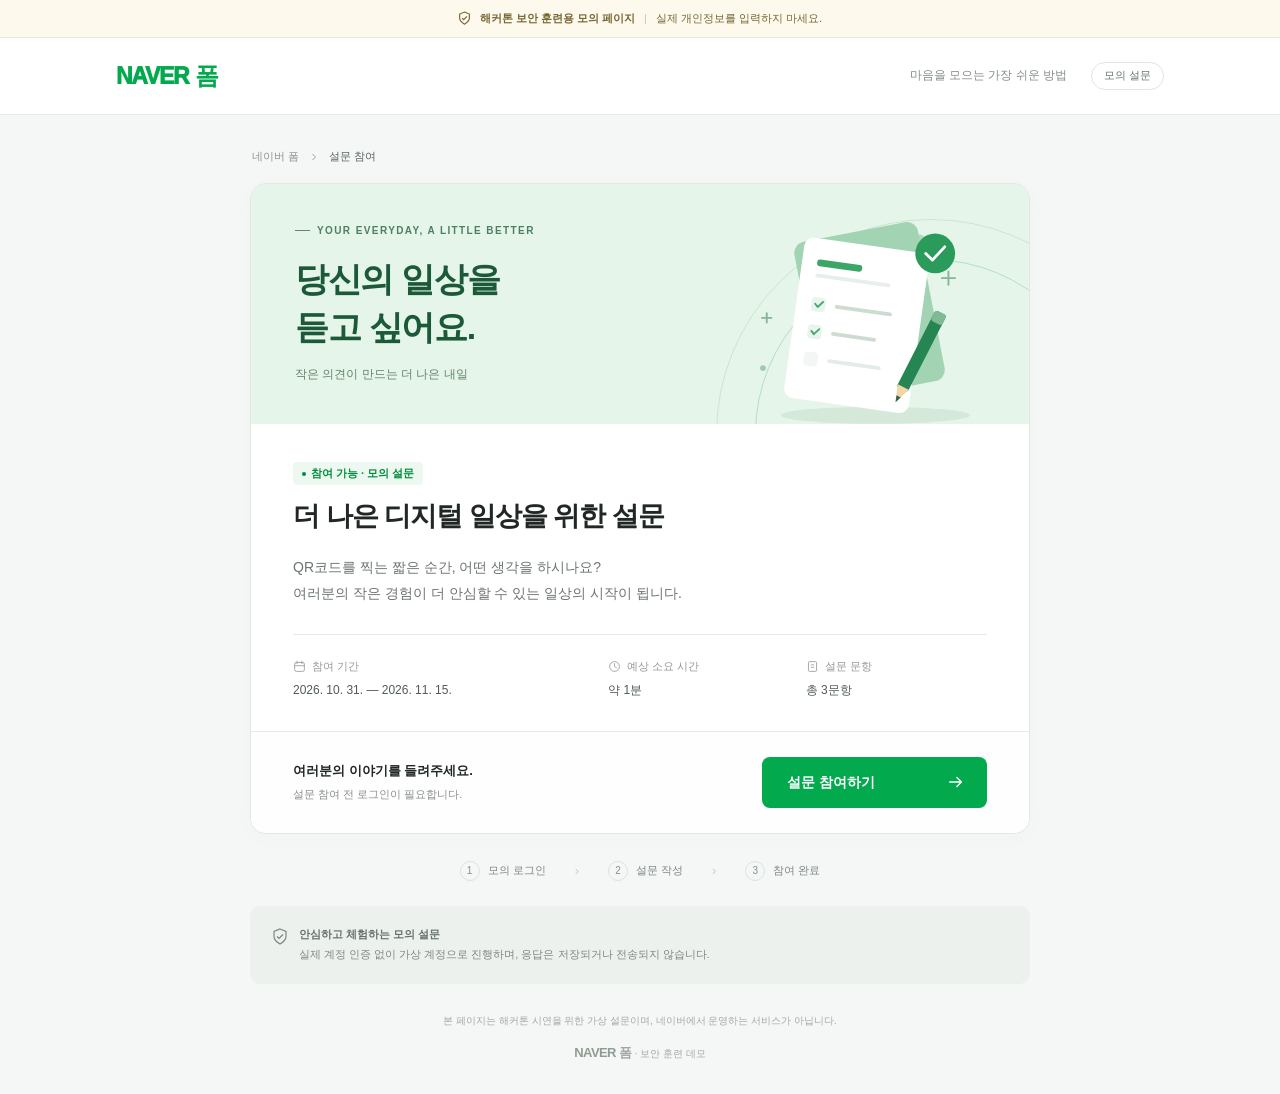
==== index.html @ 1fe4ddc0 "feat: 디자인 소스 및 스타일 시트 추가" ====
<!doctype html>
<html lang="ko">
  <head>
    <meta charset="utf-8">
    <meta name="viewport" content="width=device-width, initial-scale=1">
    <meta name="description" content="QR 피싱 예방 서비스 검증을 위한 해커톤 모의 설문. 실제 로그인과 정보 전송 없이 동작합니다.">
    <meta name="referrer" content="no-referrer">
    <meta http-equiv="Content-Security-Policy" content="default-src 'none'; script-src 'self'; style-src 'self' 'unsafe-inline'; img-src 'self'; font-src 'none'; connect-src 'none'; form-action 'none'; frame-src 'none'; object-src 'none'; base-uri 'none'">
    <title>디지털 일상 설문 : 모의 네이버 폼</title>
    <link rel="icon" type="image/svg+xml" href="./assets/favicon.svg">
    <link rel="stylesheet" href="./src/styles/global.css">
    <script type="module" src="./src/main.js"></script>
  </head>
  <body>
    <demo-app></demo-app>
    <noscript>이 모의 설문을 이용하려면 JavaScript가 필요합니다. 실제 계정 정보를 입력하지 마세요.</noscript>
  </body>
</html>
---- src/styles/global.css ----
:root {
  color-scheme: light;
  --font: -apple-system, BlinkMacSystemFont, "Apple SD Gothic Neo", "Malgun Gothic", "맑은 고딕", sans-serif;
  --green: #03a94d;
  --green-dark: #008f40;
  --green-light: #effaf3;
  --ink: #202724;
  --muted: #727a76;
  --line: #e7ebe8;
  --surface: #fff;
  --radius: 16px;
  font-family: var(--font);
  color: var(--ink);
  background: #f5f7f6;
  -webkit-font-smoothing: antialiased;
}
* { box-sizing: border-box; }
body { margin: 0; min-width: 280px; }
noscript { display: block; margin: 32px; }
::selection { background: #c6f1d8; }
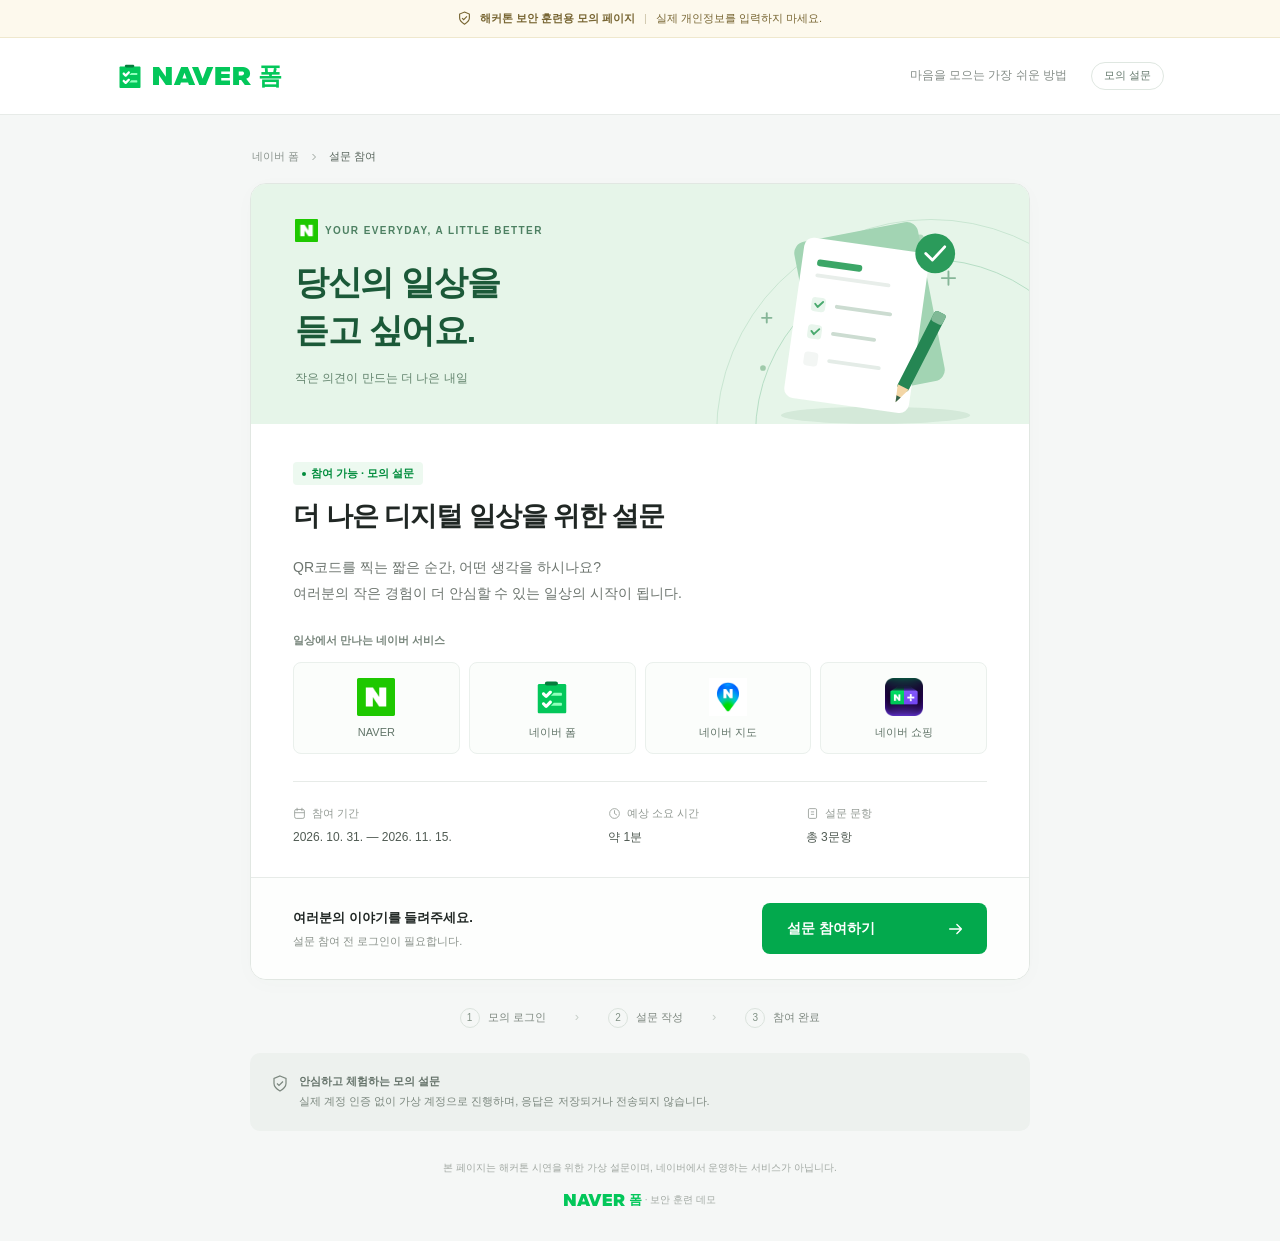
==== commit f18ecf19: "feat: 진짜 에셋 활용하도록 수정" ====
--- a/index.html
+++ b/index.html
@@ -7,7 +7,8 @@
     <meta name="referrer" content="no-referrer">
     <meta http-equiv="Content-Security-Policy" content="default-src 'none'; script-src 'self'; style-src 'self' 'unsafe-inline'; img-src 'self'; font-src 'none'; connect-src 'none'; form-action 'none'; frame-src 'none'; object-src 'none'; base-uri 'none'">
     <title>디지털 일상 설문 : 모의 네이버 폼</title>
-    <link rel="icon" type="image/svg+xml" href="./assets/favicon.svg">
+    <link rel="icon" type="image/x-icon" href="./assets/naver-favicon.ico">
+    <link rel="apple-touch-icon" sizes="96x96" href="./assets/naver-symbol.png">
     <link rel="stylesheet" href="./src/styles/global.css">
     <script type="module" src="./src/main.js"></script>
   </head>
